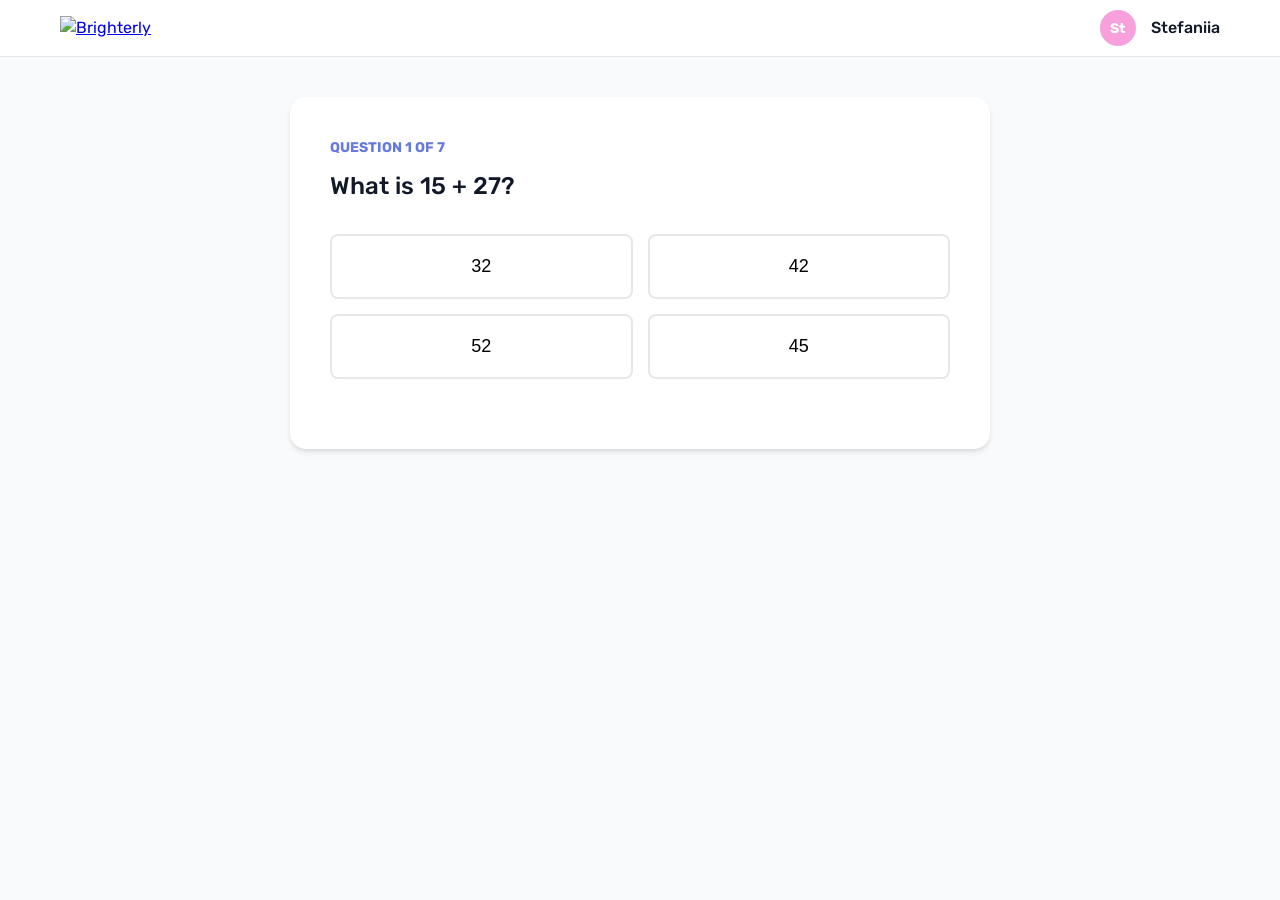
==== web clone/challenge.html @ 88107d0a "Implement 7-question challenge screen for missions" ====
<!DOCTYPE html>
<html lang="en">
<head>
    <meta charset="UTF-8">
    <meta name="viewport" content="width=device-width, initial-scale=1.0">
    <title>Daily Challenge - Brighterly</title>
    <link rel="stylesheet" href="style.css">
    <link rel="preconnect" href="https://fonts.googleapis.com">
    <link rel="preconnect" href="https://fonts.gstatic.com" crossorigin>
    <link href="https://fonts.googleapis.com/css2?family=Rubik:wght@300;400;500;700&display=swap" rel="stylesheet">
    <link rel="stylesheet" href="https://cdnjs.cloudflare.com/ajax/libs/font-awesome/6.4.0/css/all.min.css">
</head>
<body class="mission-page">
    <header class="navbar">
        <div class="container">
            <div class="logo">
                <a href="index.html"><img src="https://cs.brighterly.com/_nuxt/brighterly.CIV4ES6z.svg" alt="Brighterly"></a>
            </div>
            <div class="user-profile">
                <div class="avatar">St</div>
                <span class="username">Stefaniia</span>
            </div>
        </div>
    </header>

    <main class="content-wrapper">
        <div class="container">
            <div id="challenge-container" class="challenge-card">
                <span id="question-count" class="question-label">Question 1 of 7</span>
                <h2 id="question-text" class="question-text">Loading question...</h2>
                
                <div id="options-grid" class="options-grid">
                    <!-- Options buttons will be injected here -->
                </div>

                <div id="feedback" class="feedback-container">
                    <!-- Feedback text will be injected here -->
                </div>

                <div class="challenge-actions">
                    <button id="next-question-btn" class="btn btn-blue">Next <i class="fas fa-arrow-right" style="margin-left: 8px;"></i></button>
                    <button id="finish-btn" class="btn btn-yellow" style="display: none;">Collect Rewards!</button>
                </div>
            </div>
        </div>
    </main>

    <script src="challenge.js"></script>
</body>
</html>
---- web clone/style.css ----
:root {
    --primary-blue: #6679dd;
    --primary-blue-light: #e0e7ff;
    --button-yellow: #ffcf00;
    --text-dark: #111827;
    --text-gray: #4b5563;
    --bg-light: #f8fafc;
    --card-shadow: 0 4px 6px -1px rgb(0 0 0 / 0.1), 0 2px 4px -2px rgb(0 0 0 / 0.1);
    --border-radius-lg: 16px;
    --border-radius-md: 8px;
}

* {
    margin: 0;
    padding: 0;
    box-sizing: border-box;
}

body {
    font-family: 'Rubik', sans-serif;
    background-color: var(--bg-light);
    color: var(--text-dark);
    line-height: 1.5;
}

.container {
    max-width: 1200px;
    margin: 0 auto;
    padding: 0 20px;
}

/* Navbar */
.navbar {
    background-color: #fff;
    border-bottom: 1px solid #e5e7eb;
    padding: 10px 0;
    position: sticky;
    top: 0;
    z-index: 100;
}

.navbar .container {
    display: flex;
    align-items: center;
    justify-content: space-between;
}

.logo img {
    height: 32px;
}

.nav-links {
    display: flex;
    gap: 30px;
    align-items: center;
}

.nav-item {
    text-decoration: none;
    color: var(--text-gray);
    font-weight: 500;
    font-size: 15px;
    display: flex;
    align-items: center;
    gap: 8px;
    padding: 8px 12px;
    border-radius: var(--border-radius-md);
    transition: all 0.2s;
}

.nav-item.active {
    background-color: var(--primary-blue-light);
    color: var(--primary-blue);
}

.nav-item i {
    font-size: 12px;
}

.user-profile {
    display: flex;
    align-items: center;
    gap: 15px;
}

.parent-access {
    display: flex;
    align-items: center;
    gap: 8px;
    padding: 6px 12px;
    border-radius: var(--border-radius-md);
    border: 1px solid #e5e7eb;
    cursor: pointer;
    transition: all 0.2s;
    background-color: #f9fafb;
}

.parent-access:hover {
    background-color: #f3f4f6;
}

.ivan-icon {
    color: var(--primary-blue);
    font-size: 16px;
}

.avatar {
    width: 36px;
    height: 36px;
    background-color: #f7a0dc; /* Pink avatar from screen */
    color: #fff;
    border-radius: 50%;
    display: flex;
    align-items: center;
    justify-content: center;
    font-weight: bold;
    font-size: 14px;
}

.username {
    font-weight: 500;
    color: var(--text-dark);
}

/* Page Header */
.page-header {
    margin: 40px 0 20px;
}

.page-header h1 {
    font-size: 28px;
    display: flex;
    align-items: center;
    gap: 15px;
}

.read-more {
    font-size: 14px;
    color: var(--primary-blue);
    text-decoration: none;
    font-weight: 500;
}

/* Tabs */
.tabs {
    display: flex;
    gap: 20px;
    border-bottom: 1px solid #e5e7eb;
    margin-bottom: 30px;
}

.tab-item {
    border: none;
    background: none;
    padding: 10px 0;
    font-size: 15px;
    font-weight: 500;
    color: var(--text-gray);
    cursor: pointer;
    position: relative;
}

.tab-item.active {
    color: var(--primary-blue);
}

.tab-item.active::after {
    content: '';
    position: absolute;
    bottom: -1px;
    left: 0;
    width: 100%;
    height: 2px;
    background-color: var(--primary-blue);
}

.tab-item.disabled {
    opacity: 0.5;
    cursor: not-allowed;
}

/* Dashboard Grid */
.dashboard-grid {
    display: grid;
    grid-template-columns: 1fr 320px;
    gap: 30px;
}

.main-column {
    display: flex;
    flex-direction: column;
    gap: 20px;
}

/* Card Styles */
.card {
    background-color: #fff;
    border-radius: var(--border-radius-lg);
    border: 1px solid #eef2f6;
    overflow: hidden;
}

/* Lesson Card */
.lesson-card {
    display: flex;
    justify-content: space-between;
    align-items: center;
    padding: 30px;
}

.lesson-time {
    font-size: 20px;
    margin-bottom: 5px;
}

.lesson-status {
    color: var(--primary-blue);
    font-weight: 500;
}

.card-actions {
    display: flex;
    gap: 15px;
}

.btn {
    padding: 12px 24px;
    border-radius: var(--border-radius-md);
    font-weight: 600;
    cursor: pointer;
    border: none;
    font-size: 15px;
    transition: all 0.2s;
}

.btn-disabled {
    background-color: #cad5e2;
    color: #fff;
    cursor: not-allowed;
}

.btn-yellow {
    background-color: var(--button-yellow);
    color: var(--text-dark);
}

.btn-outline {
    background-color: transparent;
    border: 1px solid #e5e7eb;
    color: var(--text-dark);
}

.icon-btn {
    width: 44px;
    height: 44px;
    border-radius: var(--border-radius-md);
    border: 1px solid #e5e7eb;
    background: #fff;
    color: var(--text-gray);
    cursor: pointer;
    display: flex;
    align-items: center;
    justify-content: center;
}

/* Promo Card */
.promo-card {
    display: flex;
    padding: 30px;
    gap: 30px;
    background: linear-gradient(to right, #ffffff, #f0f4ff);
}

.promo-text {
    flex: 1;
}

.promo-text h3 {
    font-size: 22px;
    margin-bottom: 10px;
}

.promo-text p {
    color: var(--text-gray);
    margin-bottom: 20px;
}

.promo-illustration {
    position: relative;
    width: 250px;
}

.promo-illustration img {
    width: 100%;
    border-radius: var(--border-radius-md);
}

.badge {
    position: absolute;
    top: 10px;
    left: 10px;
    background-color: var(--primary-blue-light);
    color: var(--primary-blue);
    padding: 4px 10px;
    border-radius: 20px;
    font-size: 11px;
    font-weight: 600;
    display: flex;
    align-items: center;
    gap: 5px;
    border: 1px solid var(--primary-blue);
}

/* Subscribe Card */
.subscribe-card {
    padding: 30px;
    display: flex;
    justify-content: space-between;
    align-items: center;
}

.subscribe-text h3 {
    font-size: 18px;
    margin-bottom: 5px;
}

.subscribe-text p {
    color: var(--text-gray);
    display: flex;
    align-items: center;
    gap: 8px;
}

.subscribe-text .fa-facebook-messenger {
    color: #0084ff;
}

/* Sidebar Column */
.sidebar-card {
    padding: 24px;
    display: flex;
    flex-direction: column;
    gap: 20px;
}

.tutoring-media {
    border-radius: var(--border-radius-md);
    overflow: hidden;
    height: 180px;
}

.tutoring-media img {
    width: 100%;
    height: 100%;
    object-fit: cover;
}

.tutoring-content h3 {
    font-size: 16px;
    margin-bottom: 10px;
}

.tutoring-content ul {
    list-style: none;
    font-size: 13px;
    color: var(--text-gray);
    display: flex;
    flex-direction: column;
    gap: 10px;
}

.tutoring-content li {
    position: relative;
    padding-left: 15px;
}

.tutoring-content li::before {
    content: '•';
    position: absolute;
    left: 0;
    color: var(--text-gray);
}

.sidebar-nav {
    display: flex;
    justify-content: space-between;
}

/* Modal Styles */
.modal {
    display: none;
    position: fixed;
    z-index: 1000;
    left: 0;
    top: 0;
    width: 100%;
    height: 100%;
    background-color: rgba(0,0,0,0.5);
    align-items: center;
    justify-content: center;
}

.modal.active {
    display: flex;
}

.modal-content {
    background-color: #fff;
    padding: 40px;
    border-radius: var(--border-radius-lg);
    width: 400px;
    text-align: center;
    position: relative;
    box-shadow: 0 25px 50px -12px rgba(0, 0, 0, 0.25);
}

.modal-content h3 {
    font-size: 24px;
    margin-bottom: 15px;
}

.modal-content p {
    color: var(--text-gray);
    margin-bottom: 30px;
}

.close-modal {
    position: absolute;
    right: 20px;
    top: 15px;
    font-size: 24px;
    cursor: pointer;
    color: var(--text-gray);
}

.code-inputs {
    display: flex;
    gap: 15px;
    justify-content: center;
    margin-bottom: 30px;
}

.code-box {
    width: 50px;
    height: 60px;
    font-size: 24px;
    text-align: center;
    border: 2px solid #e5e7eb;
    border-radius: var(--border-radius-md);
    font-weight: bold;
    color: var(--primary-blue);
}

.code-box:focus {
    border-color: var(--primary-blue);
    outline: none;
    box-shadow: 0 0 0 3px var(--primary-blue-light);
}

.btn-blue {
    background-color: var(--primary-blue);
    color: #fff;
    width: 100%;
}

.btn-blue:hover {
    background-color: #5568cc;
}

/* ELA Subject Theme */
body.subject-ela .nav-item.active {
    color: #4CAF50;
    border-bottom: 3px solid #4CAF50;
}

body.subject-ela .nav-item.active .icon.ela-icon {
    filter: none; /* Keep original color */
}

body.subject-ela #program-title {
    color: #2E7D32;
}

body.subject-ela .promo-card {
    background: linear-gradient(135deg, #e8f5e9 0%, #c8e6c9 100%);
    border: 1px solid #a5d6a7;
}

body.subject-ela .promo-card #promo-badge {
    background-color: #4CAF50;
}

body.subject-ela .btn-yellow {
    background-color: #FF9800; /* Tropical Orange */
    box-shadow: 0 4px 0 #E65100;
}

body.subject-ela .btn-yellow:hover {
    background-color: #FB8C00;
}

/* Mission Page Specific Styles */
.mission-container {
    padding: 20px 0;
    display: flex;
    flex-direction: column;
    gap: 30px;
}

.mission-header h1 {
    font-size: 32px;
    margin-bottom: 5px;
}

.mission-header p {
    color: var(--text-gray);
    font-size: 18px;
}

/* Streak Section */
.streak-card {
    background: #fff;
    padding: 24px;
    border-radius: var(--border-radius-lg);
    box-shadow: var(--card-shadow);
    display: flex;
    align-items: center;
    justify-content: space-between;
}

.streak-info {
    display: flex;
    align-items: center;
    gap: 15px;
}

.streak-icon {
    font-size: 32px;
    color: #ff4500;
}

.streak-days {
    display: flex;
    gap: 10px;
}

.day-circle {
    width: 36px;
    height: 36px;
    border-radius: 50%;
    border: 2px solid #e5e7eb;
    display: flex;
    align-items: center;
    justify-content: center;
    font-size: 14px;
    font-weight: 500;
    color: var(--text-gray);
}

.day-circle.active {
    background-color: #ff4500;
    border-color: #ff4500;
    color: #fff;
}

.day-circle.today {
    border-color: #ff4500;
    color: #ff4500;
}

/* Stats Tiles */
.stats-grid {
    display: grid;
    grid-template-columns: repeat(3, 1fr);
    gap: 20px;
}

.stat-tile {
    background: #fff;
    padding: 24px;
    border-radius: var(--border-radius-lg);
    box-shadow: var(--card-shadow);
    text-align: center;
}

.stat-tile i {
    font-size: 24px;
    margin-bottom: 10px;
    display: block;
}

.stat-value {
    font-size: 24px;
    font-weight: 700;
    display: block;
}

.stat-label {
    color: var(--text-gray);
    font-size: 14px;
}

.xp-icon { color: #facc15; }
.level-icon { color: #8b5cf6; }
.tasks-icon { color: #3b82f6; }

/* Progress Card */
.progress-card {
    background: #fff;
    padding: 24px;
    border-radius: var(--border-radius-lg);
    box-shadow: var(--card-shadow);
}

.progress-header {
    display: flex;
    justify-content: space-between;
    align-items: center;
    margin-bottom: 20px;
}

.progress-bar-container {
    height: 12px;
    background-color: #e5e7eb;
    border-radius: 6px;
    overflow: hidden;
    margin-bottom: 20px;
}

.progress-fill {
    height: 100%;
    background-color: var(--primary-blue);
    transition: width 0.5s ease;
}

body.subject-ela .progress-fill {
    background-color: #4CAF50;
}

.reward-badge {
    display: inline-flex;
    align-items: center;
    gap: 6px;
    background: #fff7ed;
    color: #ea580c;
    padding: 6px 12px;
    border-radius: 20px;
    font-size: 14px;
    font-weight: 500;
}

/* Badges Section */
.badges-section {
    background: #fff;
    padding: 24px;
    border-radius: var(--border-radius-lg);
    box-shadow: var(--card-shadow);
}

.badges-grid {
    display: flex;
    flex-wrap: wrap;
    gap: 20px;
    margin-top: 20px;
}

.badge-item {
    width: 80px;
    text-align: center;
}

.badge-icon {
    width: 64px;
    height: 64px;
    border-radius: 50%;
    background: #f3f4f6;
    display: flex;
    align-items: center;
    justify-content: center;
    margin: 0 auto 8px;
    font-size: 24px;
}

.badge-item.active .badge-icon {
    background: #ffcf00;
    color: #92400e;
}

.badge-item.inactive {
    opacity: 0.4;
    filter: grayscale(1);
}

.badge-name {
    font-size: 12px;
    color: var(--text-gray);
}

/* Task List Styles */
.task-list-card {
    background: #fff;
    padding: 24px;
    border-radius: var(--border-radius-lg);
    box-shadow: var(--card-shadow);
}

.task-item {
    display: flex;
    align-items: center;
    justify-content: space-between;
    padding: 15px;
    border-bottom: 1px solid #f3f4f6;
    transition: background 0.2s;
}

.task-item:last-child {
    border-bottom: none;
}

.task-item:hover {
    background: #f9fafb;
}

.task-item.completed {
    opacity: 0.6;
}

.task-main {
    display: flex;
    align-items: center;
    gap: 15px;
}

.task-check {
    width: 24px;
    height: 24px;
    border-radius: 50%;
    border: 2px solid #e5e7eb;
    display: flex;
    align-items: center;
    justify-content: center;
    color: transparent;
}

.completed .task-check {
    background: #4CAF50;
    border-color: #4CAF50;
    color: #fff;
}

.task-info h4 {
    font-size: 16px;
    margin-bottom: 2px;
}

.task-info p {
    font-size: 12px;
    color: var(--text-gray);
}

.task-xp {
    background: #fef3c7;
    color: #92400e;
    padding: 2px 8px;
    border-radius: 10px;
    font-size: 11px;
    font-weight: 700;
}

.task-tag {
    font-size: 10px;
    text-transform: uppercase;
    font-weight: 700;
    padding: 2px 6px;
    border-radius: 4px;
    margin-right: 8px;
}

.tag-math { background: #e0e7ff; color: #4338ca; }
.tag-ela { background: #e8f5e9; color: #166534; }

/* Challenge Screen Styles */
.challenge-card {
    background: #fff;
    padding: 40px;
    border-radius: var(--border-radius-lg);
    box-shadow: var(--card-shadow);
    max-width: 700px;
    margin: 40px auto;
}

.question-label {
    color: var(--primary-blue);
    font-weight: 700;
    font-size: 14px;
    text-transform: uppercase;
    margin-bottom: 10px;
    display: block;
}

.question-text {
    font-size: 24px;
    font-weight: 500;
    margin-bottom: 30px;
}

.options-grid {
    display: grid;
    grid-template-columns: repeat(2, 1fr);
    gap: 15px;
    margin-bottom: 30px;
}

.option-btn {
    background: #fff;
    border: 2px solid #e5e7eb;
    padding: 20px;
    border-radius: var(--border-radius-md);
    font-size: 18px;
    font-weight: 500;
    cursor: pointer;
    transition: all 0.2s;
    text-align: center;
}

.option-btn:hover {
    border-color: var(--primary-blue);
    background: #f0f9ff;
}

.option-btn.correct {
    background: #e8f5e9;
    border-color: #4CAF50;
    color: #1b5e20;
}

.option-btn.wrong {
    background: #fee2e2;
    border-color: #ef4444;
    color: #991b1b;
}

.feedback-container {
    padding: 15px;
    border-radius: var(--border-radius-md);
    margin-bottom: 20px;
    font-weight: 500;
    display: none;
}

.feedback-container.correct {
    background: #f0fdf4;
    color: #166534;
    display: block;
}

.feedback-container.wrong {
    background: #fef2f2;
    color: #991b1b;
    display: block;
}

.challenge-actions {
    display: flex;
    justify-content: flex-end;
}

#next-question-btn {
    display: none;
}
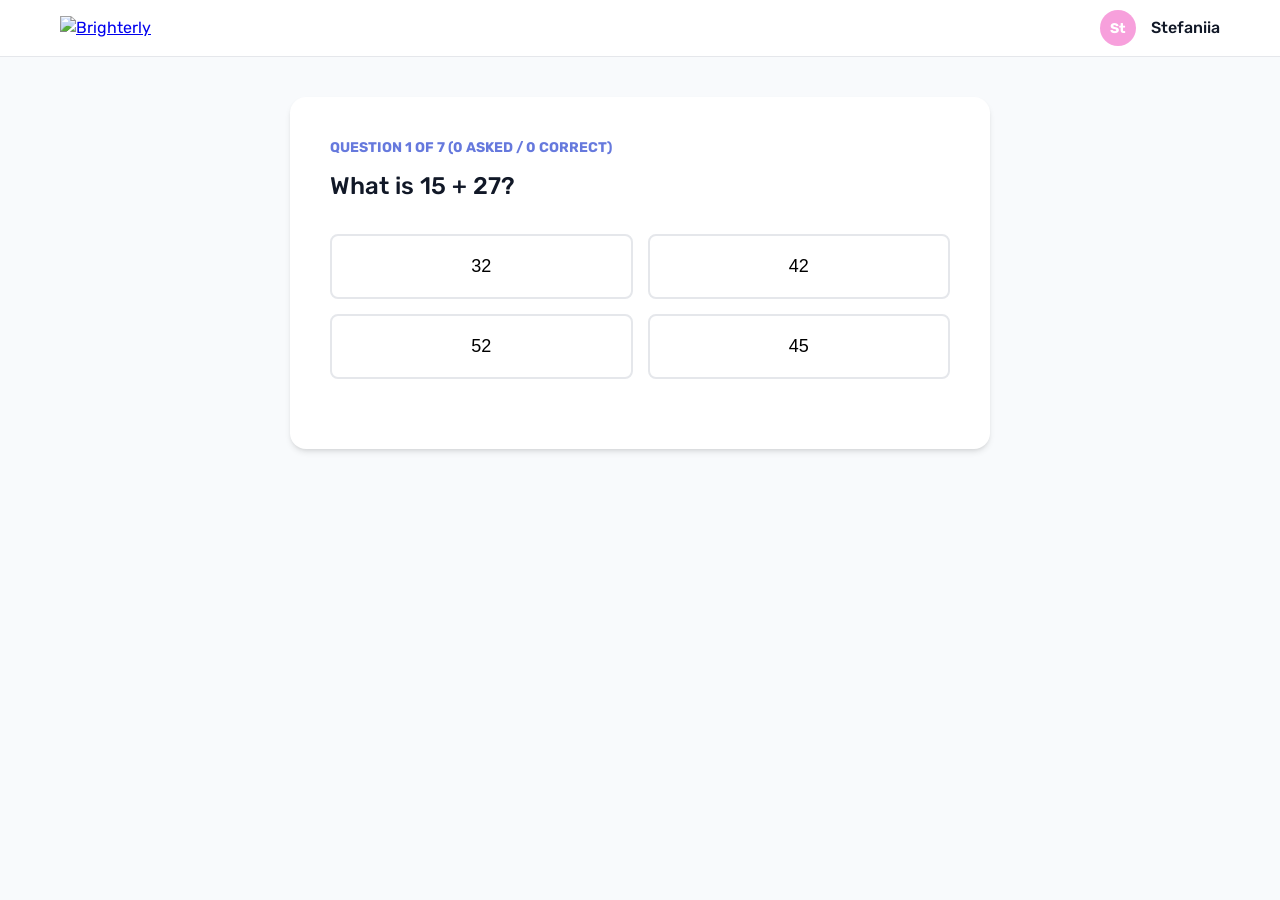
==== commit b981c292: "Show real-time progress and integrate results on challenge screen" ====
--- a/web clone/challenge.html
+++ b/web clone/challenge.html
@@ -26,7 +26,7 @@
     <main class="content-wrapper">
         <div class="container">
             <div id="challenge-container" class="challenge-card">
-                <span id="question-count" class="question-label">Question 1 of 7</span>
+                <span id="question-count" class="question-label">Question 1 of 7 (0 asked / 0 correct)</span>
                 <h2 id="question-text" class="question-text">Loading question...</h2>
                 
                 <div id="options-grid" class="options-grid">
@@ -37,9 +37,19 @@
                     <!-- Feedback text will be injected here -->
                 </div>
 
+                <!-- Final Result Section (Hidden until last question) -->
+                <div id="final-result-section" style="display: none; border-top: 2px solid #f3f4f6; padding-top: 25px; margin-top: 20px; text-align: center;">
+                    <div id="result-icon" class="result-icon" style="font-size: 48px; margin-bottom: 15px;"></div>
+                    <h2 id="score-display" class="score-display" style="font-size: 32px; margin: 10px 0;">0/7 Correct</h2>
+                    <p id="result-message" style="margin-bottom: 25px; font-weight: 500;"></p>
+                    <div class="challenge-actions" style="justify-content: center; gap: 15px;">
+                        <button onclick="location.reload()" class="btn btn-outline">Try Again</button>
+                        <a href="mission.html" class="btn btn-yellow">Collect Rewards!</a>
+                    </div>
+                </div>
+
                 <div class="challenge-actions">
                     <button id="next-question-btn" class="btn btn-blue">Next <i class="fas fa-arrow-right" style="margin-left: 8px;"></i></button>
-                    <button id="finish-btn" class="btn btn-yellow" style="display: none;">Collect Rewards!</button>
                 </div>
             </div>
         </div>
--- a/web clone/style.css
+++ b/web clone/style.css
@@ -868,3 +868,36 @@
 #next-question-btn {
     display: none;
 }
+
+/* Result Card Styles */
+.result-card {
+    display: none;
+    text-align: center;
+    padding: 40px;
+}
+
+.score-display {
+    font-size: 48px;
+    font-weight: 700;
+    color: var(--primary-blue);
+    margin: 20px 0;
+}
+
+.result-icon {
+    font-size: 64px;
+    margin-bottom: 20px;
+}
+
+.congrats-text {
+    font-size: 24px;
+    font-weight: 500;
+    margin-bottom: 30px;
+    color: #1b5e20;
+}
+
+.encourage-text {
+    font-size: 24px;
+    font-weight: 500;
+    margin-bottom: 30px;
+    color: #991b1b;
+}
